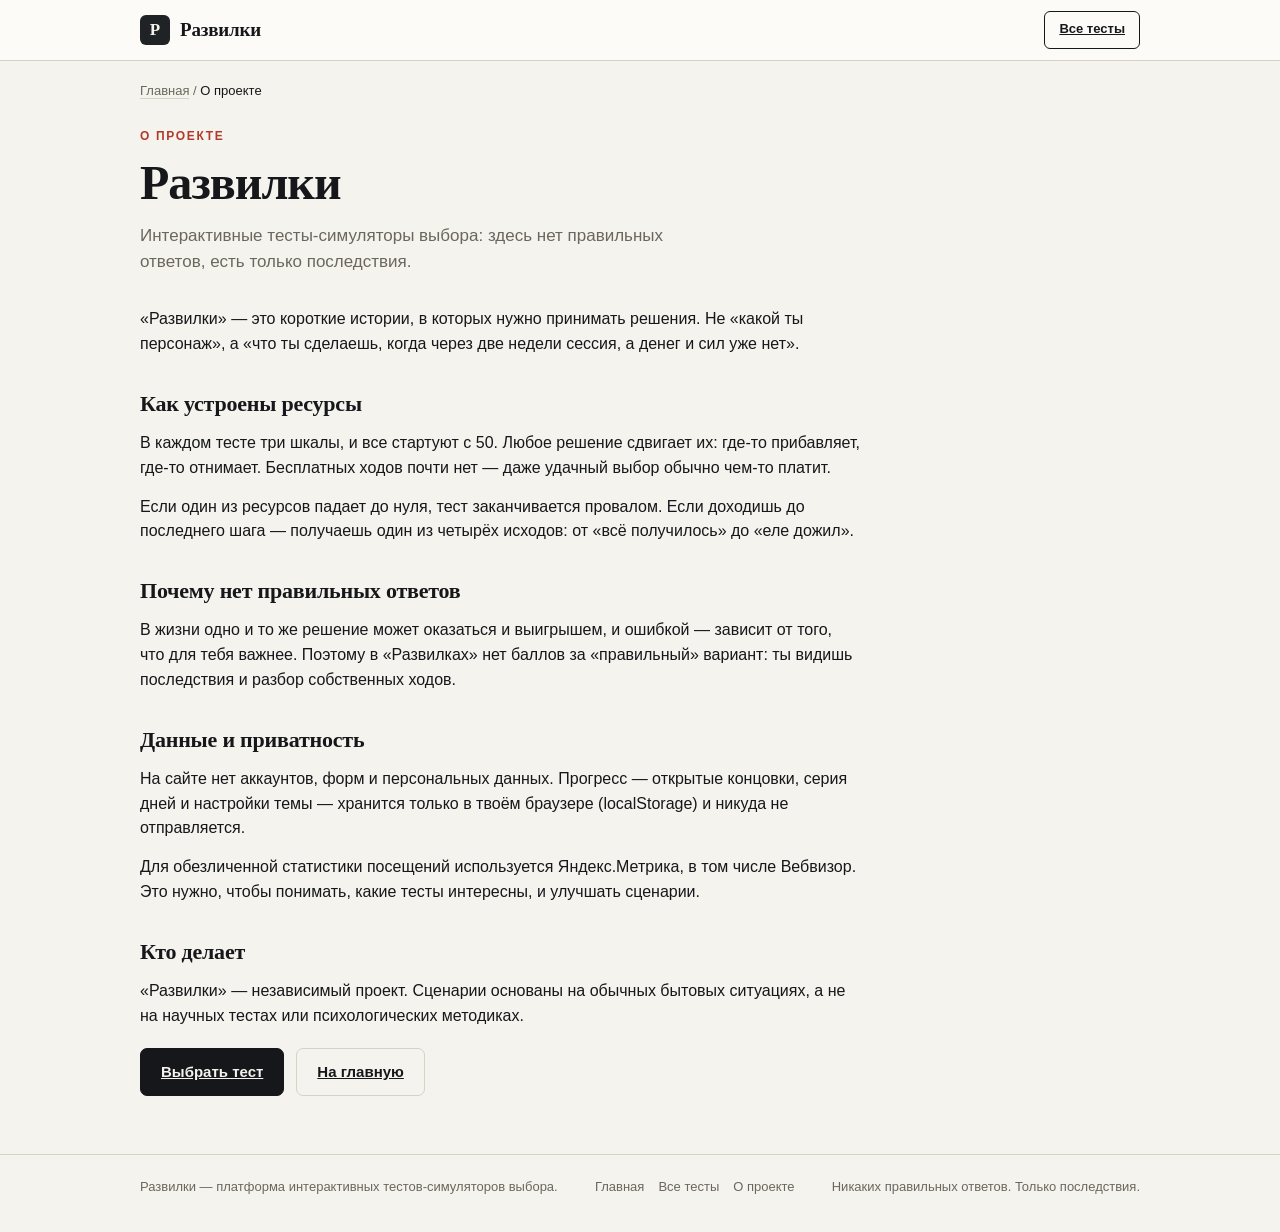
==== about/index.html @ 4858b186 "Add files via upload" ====
<!DOCTYPE html>
<html lang="ru">
<head>
  <meta charset="UTF-8">
  <meta name="viewport" content="width=device-width, initial-scale=1.0">
  <title>О проекте — Развилки</title>
  <meta name="description" content="Как устроены «Развилки»: три ресурса, решения с ценой, четыре исхода и никаких правильных ответов.">
  <meta name="theme-color" content="#F5F3EE">

  <meta property="og:type" content="website">
  <meta property="og:site_name" content="Развилки">
  <meta property="og:locale" content="ru_RU">
  <meta property="og:title" content="О проекте — Развилки">
  <meta property="og:description" content="Как устроены «Развилки»: три ресурса, решения с ценой, четыре исхода и никаких правильных ответов.">
  <meta property="og:url" content="https://razvilki.vercel.app/about/">
  <meta property="og:image" content="https://razvilki.vercel.app/og-image.png">
  <meta property="og:image:type" content="image/png">
  <meta property="og:image:width" content="1200">
  <meta property="og:image:height" content="630">

  <meta name="twitter:card" content="summary_large_image">
  <meta name="twitter:title" content="О проекте — Развилки">
  <meta name="twitter:description" content="Как устроены «Развилки»: три ресурса, решения с ценой, четыре исхода и никаких правильных ответов.">
  <meta name="twitter:image" content="https://razvilki.vercel.app/og-image.png">

  <link rel="canonical" href="https://razvilki.vercel.app/about/">
  <link rel="icon" type="image/svg+xml" href="data:image/svg+xml,%3Csvg%20xmlns='http://www.w3.org/2000/svg'%20viewBox='0%200%2064%2064'%3E%3Crect%20width='64'%20height='64'%20rx='12'%20fill='%23B23A2A'/%3E%3Cpath%20d='M32%2052V32M32%2032L16%2014M32%2032L48%2014'%20stroke='%23FCFBF8'%20stroke-width='7'%20stroke-linecap='round'/%3E%3C/svg%3E">

  <script>
    (function () {
      try {
        var saved = localStorage.getItem('razvilki_theme');
        var dark = saved ? saved === 'dark'
          : (window.matchMedia && window.matchMedia('(prefers-color-scheme: dark)').matches);
        document.documentElement.setAttribute('data-theme', dark ? 'dark' : 'light');
        var meta = document.querySelector('meta[name="theme-color"]');
        if (meta) meta.setAttribute('content', dark ? '#16171A' : '#F5F3EE');
      } catch (e) {}
    })();
  </script>

  <link rel="stylesheet" href="../style.css?v=3">
  <script type="application/ld+json">
{
  "@context": "https://schema.org",
  "@type": "BreadcrumbList",
  "itemListElement": [
    {
      "@type": "ListItem",
      "position": 1,
      "name": "Главная",
      "item": "https://razvilki.vercel.app/"
    },
    {
      "@type": "ListItem",
      "position": 2,
      "name": "О проекте",
      "item": "https://razvilki.vercel.app/about/"
    }
  ]
}
  </script>
</head>
<body>
  <a class="skip-link" href="#main">Перейти к содержимому</a>

  <header class="site-header">
    <div class="shell header-inner">
      <a class="brand" href="../" aria-label="На главную">
        <span class="brand-mark" aria-hidden="true">Р</span>
        <span class="brand-name">Развилки</span>
      </a>
      <div class="header-actions">
        <a class="theme-toggle" href="../tests/">Все тесты</a>
      </div>
    </div>
  </header>

  <main class="shell landing" id="main">
    <nav class="breadcrumbs" aria-label="Хлебные крошки">
      <a href="../">Главная</a> / <span class="current">О проекте</span>
    </nav>
    <section class="landing-hero">
      <p class="hero-kicker">О проекте</p>
      <h1 class="hero-title">Развилки</h1>
      <p class="hero-sub">Интерактивные тесты-симуляторы выбора: здесь нет правильных ответов, есть только последствия.</p>
    </section>
    <div class="landing-text">
      <p>«Развилки» — это короткие истории, в которых нужно принимать решения. Не «какой ты персонаж», а «что ты сделаешь, когда через две недели сессия, а денег и сил уже нет».</p>
      <h2>Как устроены ресурсы</h2>
      <p>В каждом тесте три шкалы, и все стартуют с 50. Любое решение сдвигает их: где-то прибавляет, где-то отнимает. Бесплатных ходов почти нет — даже удачный выбор обычно чем-то платит.</p>
      <p>Если один из ресурсов падает до нуля, тест заканчивается провалом. Если доходишь до последнего шага — получаешь один из четырёх исходов: от «всё получилось» до «еле дожил».</p>
      <h2>Почему нет правильных ответов</h2>
      <p>В жизни одно и то же решение может оказаться и выигрышем, и ошибкой — зависит от того, что для тебя важнее. Поэтому в «Развилках» нет баллов за «правильный» вариант: ты видишь последствия и разбор собственных ходов.</p>
      <h2>Данные и приватность</h2>
      <p>На сайте нет аккаунтов, форм и персональных данных. Прогресс — открытые концовки, серия дней и настройки темы — хранится только в твоём браузере (localStorage) и никуда не отправляется.</p>
      <p>Для обезличенной статистики посещений используется Яндекс.Метрика, в том числе Вебвизор. Это нужно, чтобы понимать, какие тесты интересны, и улучшать сценарии.</p>
      <h2>Кто делает</h2>
      <p>«Развилки» — независимый проект. Сценарии основаны на обычных бытовых ситуациях, а не на научных тестах или психологических методиках.</p>
      <div class="cta-row">
        <a class="btn" href="../tests/">Выбрать тест</a>
        <a class="btn btn-ghost" href="../">На главную</a>
      </div>
    </div>

  </main>

  <footer class="site-footer">
    <div class="shell footer-inner">
      <span>Развилки — платформа интерактивных тестов-симуляторов выбора.</span>
      <nav class="footer-nav" aria-label="Разделы сайта">
        <a href="../">Главная</a>
        <a href="../tests/">Все тесты</a>
        <a href="../about/">О проекте</a>
      </nav>
      <span class="footer-note">Никаких правильных ответов. Только последствия.</span>
    </div>
  </footer>
</body>
</html>
---- style.css ----
:root {
  color-scheme: light;
  --bg: #F5F3EE;
  --surface: #FCFBF8;
  --surface-2: #EDE9DF;
  --text: #16171A;
  --muted: #6C675D;
  --border: #D8D2C5;
  --border-strong: #16171A;
  --accent: #B23A2A;
  --accent-ink: #1F2326;
  --ok: #2F6B4F;
  --warn: #C48A1B;
  --warn-ink: #8A5C00;
  --danger: #B23A2A;
  --shadow: 0 1px 0 rgba(22, 23, 26, 0.04), 0 4px 14px rgba(22, 23, 26, 0.06);
  --radius: 10px;
  --font-display: Georgia, 'Times New Roman', 'PT Serif', serif;
  --font-body: -apple-system, BlinkMacSystemFont, 'Segoe UI', Roboto, Helvetica, Arial, sans-serif;
}

[data-theme="dark"] {
  color-scheme: dark;
  --bg: #16171A;
  --surface: #1D1F22;
  --surface-2: #24262A;
  --text: #F2F0EA;
  --muted: #9B968C;
  --border: #34363B;
  --border-strong: #F2F0EA;
  --accent: #D85A43;
  --accent-ink: #F2F0EA;
  --ok: #4E9C77;
  --warn: #D9A13B;
  --warn-ink: #E0AD4A;
  --danger: #E05A44;
  --shadow: 0 1px 0 rgba(0, 0, 0, 0.25), 0 6px 18px rgba(0, 0, 0, 0.35);
}

* { box-sizing: border-box; }

html { -webkit-text-size-adjust: 100%; }

.sr-only {
  position: absolute;
  width: 1px;
  height: 1px;
  margin: -1px;
  padding: 0;
  overflow: hidden;
  clip: rect(0 0 0 0);
  white-space: nowrap;
  border: 0;
}

.skip-link {
  position: absolute;
  left: 12px;
  top: -60px;
  z-index: 100;
  padding: 10px 16px;
  border: 1px solid var(--border-strong);
  border-radius: 6px;
  background: var(--surface);
  color: var(--text);
  font-size: 14px;
  font-weight: 700;
  text-decoration: none;
  transition: top 0.15s ease;
}

.skip-link:focus { top: 12px; }

.notice {
  margin: 20px auto;
  padding: 14px 16px;
  border: 1px solid var(--border);
  border-radius: var(--radius);
  background: var(--surface);
  color: var(--text);
}

#app:focus,
.step-text:focus,
.result-title:focus { outline: none; }

.brand:focus-visible,
.theme-toggle:focus-visible,
.btn:focus-visible,
.choice:focus-visible {
  outline: 2px solid var(--accent);
  outline-offset: 2px;
}

body {
  margin: 0;
  background: var(--bg);
  color: var(--text);
  font-family: var(--font-body);
  font-size: 16px;
  line-height: 1.55;
  transition: background 0.25s ease, color 0.25s ease;
}

.shell {
  width: 100%;
  max-width: 1040px;
  margin: 0 auto;
  padding: 0 20px;
}

/* ---------- Header ---------- */
.site-header {
  border-bottom: 1px solid var(--border);
  background: var(--surface);
  position: sticky;
  top: 0;
  z-index: 20;
}

.header-inner {
  display: flex;
  align-items: center;
  justify-content: space-between;
  height: 60px;
}

.header-actions {
  display: flex;
  align-items: center;
  gap: 8px;
}

.brand {
  display: inline-flex;
  align-items: center;
  gap: 10px;
  text-decoration: none;
  color: var(--text);
}

.brand-mark {
  width: 30px;
  height: 30px;
  display: grid;
  place-items: center;
  background: var(--accent-ink);
  color: var(--bg);
  font-family: var(--font-display);
  font-weight: 700;
  font-size: 17px;
  border-radius: 6px;
}

.brand-name {
  font-family: var(--font-display);
  font-weight: 700;
  font-size: 19px;
  letter-spacing: -0.01em;
}

.theme-toggle {
  appearance: none;
  border: 1px solid var(--border-strong);
  background: transparent;
  color: var(--text);
  font-family: var(--font-body);
  font-size: 13px;
  font-weight: 600;
  min-height: 38px;
  padding: 7px 14px;
  border-radius: 6px;
  cursor: pointer;
  transition: background 0.15s ease, color 0.15s ease;
}

.theme-toggle:hover {
  background: var(--text);
  color: var(--bg);
}

/* ---------- Hero ---------- */
.hero {
  padding: 40px 0 30px;
}

.hero-kicker {
  font-size: 12px;
  font-weight: 700;
  letter-spacing: 0.14em;
  text-transform: uppercase;
  color: var(--accent);
  margin: 0 0 12px;
}

.hero-title {
  font-family: var(--font-display);
  font-size: clamp(30px, 6vw, 48px);
  line-height: 1.06;
  letter-spacing: -0.02em;
  margin: 0 0 14px;
}

.hero-sub {
  max-width: 560px;
  color: var(--muted);
  font-size: 17px;
  margin: 0;
}

.streak {
  display: inline-block;
  margin: 14px 0 0;
  padding: 5px 12px;
  border: 1px solid var(--accent);
  border-radius: 999px;
  color: var(--accent);
  font-size: 13px;
  font-weight: 700;
}

/* ---------- Daily ---------- */
.daily {
  display: flex;
  flex-direction: column;
  align-items: flex-start;
  gap: 8px;
  margin: 4px 0 26px;
  padding: 22px 24px;
  background: var(--surface);
  border: 1px solid var(--border);
  border-left: 4px solid var(--accent);
  border-radius: var(--radius);
  box-shadow: var(--shadow);
}

.daily-kicker {
  margin: 0;
  color: var(--accent);
  font-size: 12px;
  font-weight: 700;
  letter-spacing: 0.12em;
  text-transform: uppercase;
}

.daily-title {
  margin: 0;
  font-family: var(--font-display);
  font-size: 24px;
  line-height: 1.15;
  letter-spacing: -0.01em;
}

.daily-sub {
  margin: 0;
  max-width: 620px;
  color: var(--muted);
  font-size: 15px;
}

.daily .btn { margin-top: 6px; }

/* ---------- Cards grid ---------- */
.grid {
  display: grid;
  grid-template-columns: repeat(auto-fill, minmax(min(300px, 100%), 1fr));
  gap: 18px;
  padding: 8px 0 40px;
}

.card {
  background: var(--surface);
  border: 1px solid var(--border);
  border-radius: var(--radius);
  box-shadow: var(--shadow);
  padding: 22px;
  display: flex;
  flex-direction: column;
  gap: 14px;
}

.card-index {
  font-size: 12px;
  font-weight: 700;
  letter-spacing: 0.12em;
  text-transform: uppercase;
  color: var(--muted);
}

.card-title {
  font-family: var(--font-display);
  font-size: 22px;
  line-height: 1.15;
  letter-spacing: -0.01em;
  margin: 0;
}

.card-tagline {
  color: var(--muted);
  font-size: 14.5px;
  margin: 0;
  flex: 1;
}

.card-meta {
  display: flex;
  flex-wrap: wrap;
  gap: 8px;
}

.chip {
  display: inline-flex;
  align-items: center;
  gap: 6px;
  border: 1px solid var(--border);
  background: var(--surface-2);
  border-radius: 999px;
  padding: 4px 11px;
  font-size: 12.5px;
  font-weight: 600;
  color: var(--text);
}

.chip b { font-weight: 700; }

.chip-progress {
  color: var(--accent);
  border-color: var(--accent);
}

.card-actions {
  display: flex;
  gap: 10px;
  margin-top: 4px;
}

/* ---------- Buttons ---------- */
.btn {
  appearance: none;
  border: 1px solid var(--border-strong);
  background: var(--text);
  color: var(--bg);
  font-family: var(--font-body);
  font-size: 15px;
  font-weight: 700;
  padding: 11px 20px;
  border-radius: 7px;
  cursor: pointer;
  transition: transform 0.08s ease, opacity 0.15s ease, background 0.15s ease;
}

.btn:hover { opacity: 0.9; }
.btn:active { transform: translateY(1px); }

.btn:disabled {
  cursor: default;
  opacity: 0.55;
}

.btn:disabled:hover,
.btn:disabled:active {
  opacity: 0.55;
  transform: none;
}

.btn.is-error,
.btn.is-error:hover {
  border-color: var(--danger);
  color: var(--danger);
  opacity: 1;
}

.btn-ghost {
  background: transparent;
  color: var(--text);
  border: 1px solid var(--border);
}

.btn-ghost:hover {
  background: var(--surface-2);
  opacity: 1;
}

/* ---------- Test view ---------- */
.view-head {
  display: flex;
  align-items: baseline;
  justify-content: space-between;
  gap: 12px;
  padding: 26px 0 14px;
  flex-wrap: wrap;
}

.view-title {
  font-family: var(--font-display);
  font-size: clamp(22px, 4vw, 30px);
  letter-spacing: -0.01em;
  margin: 0;
}

.step-counter {
  font-size: 13px;
  font-weight: 700;
  color: var(--muted);
  letter-spacing: 0.06em;
  text-transform: uppercase;
  white-space: nowrap;
}

/* ---------- Resource bars ---------- */
.resources {
  display: grid;
  grid-template-columns: repeat(3, 1fr);
  gap: 14px;
  padding: 6px 0 20px;
}

.resource {
  background: var(--surface);
  border: 1px solid var(--border);
  border-radius: var(--radius);
  padding: 14px 16px;
}

.resource-head {
  display: flex;
  align-items: baseline;
  justify-content: space-between;
  margin-bottom: 10px;
}

.resource-name {
  font-size: 13px;
  font-weight: 700;
  letter-spacing: 0.04em;
  text-transform: uppercase;
  color: var(--muted);
}

.resource-value {
  font-family: var(--font-display);
  font-size: 20px;
  font-weight: 700;
  font-variant-numeric: tabular-nums;
}

.resource-track {
  height: 8px;
  background: var(--surface-2);
  border-radius: 999px;
  overflow: hidden;
}

.resource-fill {
  height: 100%;
  width: 0;
  background: var(--ok);
  border-radius: 999px;
  transition: width 0.4s cubic-bezier(0.22, 1, 0.36, 1), background 0.3s ease;
}

.resource.warn .resource-fill { background: var(--warn); }
.resource.warn .resource-value { color: var(--warn-ink); }

.resource.danger .resource-fill { background: var(--danger); }
.resource.danger .resource-value { color: var(--danger); }

.resource.changed {
  animation: resourcePulse 0.55s ease;
}

@keyframes resourcePulse {
  0% { border-color: var(--accent); }
  100% { border-color: var(--border); }
}

/* ---------- Step card ---------- */
.step-card {
  background: var(--surface);
  border: 1px solid var(--border-strong);
  border-radius: var(--radius);
  box-shadow: var(--shadow);
  padding: 26px;
  max-width: 720px;
}

.step-text {
  font-family: var(--font-display);
  font-size: clamp(20px, 3.4vw, 26px);
  line-height: 1.3;
  letter-spacing: -0.01em;
  margin: 0 0 22px;
}

.choices {
  display: flex;
  flex-direction: column;
  gap: 12px;
}

.choice {
  display: block;
  width: 100%;
  text-align: left;
  border: 1px solid var(--border);
  background: var(--surface);
  color: var(--text);
  border-radius: 8px;
  padding: 14px 16px;
  font-family: var(--font-body);
  font-size: 15.5px;
  line-height: 1.4;
  cursor: pointer;
  outline: 2px solid transparent;
  outline-offset: 1px;
  transition: border-color 0.15s ease, background 0.15s ease, transform 0.08s ease, outline-color 0.15s ease;
}

.choice:not(:disabled):hover {
  border-color: var(--border-strong);
  background: var(--surface-2);
}

.choice:not(:disabled):active {
  transform: translateY(1px);
  outline-color: var(--accent);
}

.choice:disabled {
  cursor: not-allowed;
  opacity: 0.55;
  border-style: dashed;
  animation: blockedFade 0.4s ease;
}

@keyframes blockedFade {
  from { opacity: 0.25; }
  to { opacity: 0.55; }
}

.choice-reason {
  display: block;
  margin-top: 8px;
  font-size: 13px;
  font-weight: 600;
  color: var(--danger);
}

/* ---------- Final / Fail ---------- */
.result-plate {
  background: var(--accent-ink);
  color: var(--bg);
  border-radius: var(--radius);
  padding: 28px;
  margin: 26px 0 20px;
  box-shadow: var(--shadow);
}

.result-plate.danger-plate { background: var(--danger); }

.result-label {
  font-size: 12px;
  font-weight: 700;
  letter-spacing: 0.14em;
  text-transform: uppercase;
  opacity: 0.75;
  margin: 0 0 10px;
}

.result-title {
  font-family: var(--font-display);
  font-size: clamp(24px, 5vw, 34px);
  line-height: 1.1;
  letter-spacing: -0.01em;
  margin: 0 0 12px;
}

.result-text {
  margin: 0;
  opacity: 0.9;
  max-width: 640px;
  font-size: 16px;
}

.section-title {
  font-family: var(--font-display);
  font-size: 20px;
  letter-spacing: -0.01em;
  margin: 26px 0 12px;
}

/* ---------- Breakdown ---------- */
.breakdown {
  display: flex;
  flex-direction: column;
  gap: 12px;
  max-width: 720px;
}

.breakdown-item {
  background: var(--surface);
  border: 1px solid var(--border);
  border-radius: var(--radius);
  padding: 16px 18px;
}

.breakdown-head {
  display: flex;
  align-items: baseline;
  gap: 10px;
  margin-bottom: 6px;
}

.breakdown-step {
  font-size: 12px;
  font-weight: 700;
  letter-spacing: 0.08em;
  color: var(--accent);
  text-transform: uppercase;
  white-space: nowrap;
}

.breakdown-choice {
  font-weight: 700;
  font-size: 15px;
}

.breakdown-note {
  color: var(--muted);
  font-size: 14px;
  margin: 6px 0 0;
}

.breakdown-delta {
  display: inline-block;
  margin-top: 10px;
  font-size: 12.5px;
  font-weight: 700;
  color: var(--muted);
}

/* ---------- Challenge & collection ---------- */
.challenge-note {
  margin: 0 0 18px;
  padding: 10px 14px;
  border: 1px solid var(--accent);
  border-radius: 8px;
  background: var(--surface-2);
  font-size: 14px;
  font-weight: 600;
}

.challenge-result {
  margin: 14px 0 0;
  font-size: 15px;
  font-weight: 700;
  opacity: 0.95;
}

.collection-note {
  margin: 14px 0 0;
  color: var(--muted);
  font-size: 14px;
}

.collection-note b { color: var(--text); }

/* ---------- Share row ---------- */
.share-row {
  display: flex;
  flex-wrap: wrap;
  gap: 10px;
  margin: 18px 0 6px;
}

.share-btn {
  display: inline-flex;
  align-items: center;
  justify-content: center;
  min-height: 40px;
  padding: 8px 16px;
  border: 1px solid var(--border);
  border-radius: 7px;
  background: var(--surface);
  color: var(--text);
  font-size: 14px;
  font-weight: 700;
  text-decoration: none;
  transition: background 0.15s ease;
}

.share-btn:hover { background: var(--surface-2); }

/* ---------- Result actions ---------- */
.result-actions {
  display: flex;
  flex-wrap: wrap;
  gap: 12px;
  margin: 26px 0 40px;
}

.btn.copied {
  background: var(--ok);
  border-color: var(--ok);
  color: #fff;
}

/* ---------- Footer ---------- */
.site-footer {
  border-top: 1px solid var(--border);
  padding: 22px 0 34px;
  margin-top: 10px;
}

.footer-inner {
  display: flex;
  flex-wrap: wrap;
  justify-content: space-between;
  gap: 8px;
  color: var(--muted);
  font-size: 13px;
}

.footer-nav {
  display: flex;
  flex-wrap: wrap;
  gap: 14px;
}

.footer-nav a {
  color: var(--muted);
  text-decoration: none;
  border-bottom: 1px solid transparent;
}

.footer-nav a:hover {
  color: var(--text);
  border-bottom-color: var(--border);
}

/* ---------- Landing pages ---------- */
.landing { padding-bottom: 40px; }

.breadcrumbs {
  padding: 20px 0 0;
  color: var(--muted);
  font-size: 13px;
}

.breadcrumbs a {
  color: var(--muted);
  text-decoration: none;
  border-bottom: 1px solid var(--border);
}

.breadcrumbs a:hover { color: var(--text); }

.breadcrumbs .current { color: var(--text); }

.landing-hero { padding: 26px 0 8px; }

.cta-row {
  display: flex;
  flex-wrap: wrap;
  align-items: center;
  gap: 12px;
  margin: 20px 0 8px;
}

.cta-note {
  color: var(--muted);
  font-size: 13px;
}

.landing-grid {
  display: grid;
  grid-template-columns: repeat(auto-fit, minmax(260px, 1fr));
  gap: 18px;
  margin: 24px 0 8px;
}

.landing-card { gap: 10px; }

.stakes {
  margin: 0;
  padding-left: 18px;
}

.stakes li { margin: 0 0 6px; }

.landing-text {
  max-width: 720px;
  margin: 24px 0 0;
}

.landing-text p { margin: 0 0 14px; }

.landing-text h2 {
  margin: 30px 0 10px;
  font-family: var(--font-display);
  font-size: 22px;
  letter-spacing: -0.01em;
}

.how-list {
  margin: 0;
  padding-left: 20px;
}

.how-list li { margin: 0 0 8px; }

.test-links {
  display: grid;
  grid-template-columns: repeat(auto-fill, minmax(260px, 1fr));
  gap: 12px;
  margin: 12px 0 0;
}

.test-link {
  display: block;
  padding: 14px 16px;
  border: 1px solid var(--border);
  border-radius: var(--radius);
  background: var(--surface);
  color: var(--text);
  text-decoration: none;
  box-shadow: var(--shadow);
}

.test-link:hover { background: var(--surface-2); }

.test-link b {
  display: block;
  margin-bottom: 4px;
  font-family: var(--font-display);
  font-size: 17px;
  line-height: 1.2;
}

.test-link span {
  color: var(--muted);
  font-size: 13px;
}

/* ---------- Responsive ---------- */
@media (max-width: 600px) {
  .resources { grid-template-columns: 1fr; gap: 10px; }
  .step-card { padding: 20px; }
  .result-plate { padding: 22px; }
  .card-actions { flex-direction: column; }
  .card-actions .btn { width: 100%; }
  .header-actions { gap: 6px; }
  .header-actions .theme-toggle { min-height: 40px; padding: 6px 9px; font-size: 12px; }
  .daily { padding: 18px; }
  .daily .btn { width: 100%; }
  .share-row .share-btn { flex: 1 1 auto; }
  .breadcrumbs { padding-top: 14px; }
}

@media (max-width: 360px) {
  .brand-name { display: none; }
}

@media (prefers-reduced-motion: reduce) {
  .resource.changed,
  .choice:disabled {
    animation: none;
  }
  .resource-fill,
  .choice {
    transition: none;
  }
}
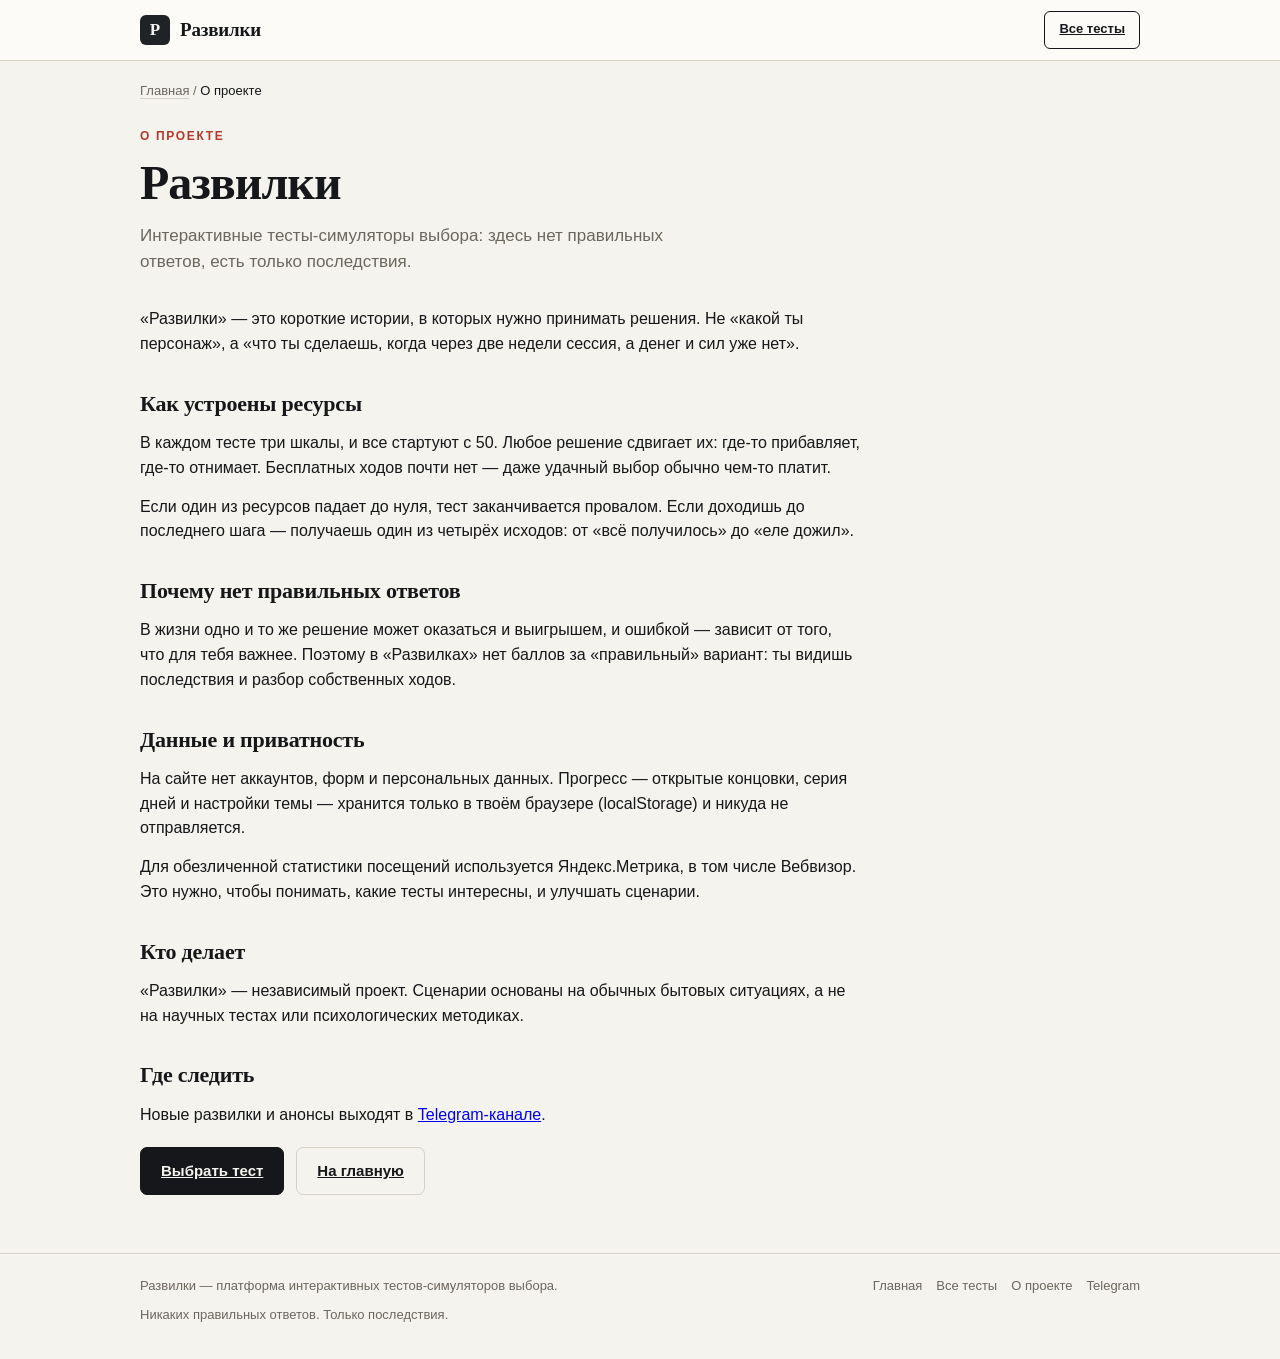
==== commit 90b96381: "Add files via upload" ====
--- a/about/index.html
+++ b/about/index.html
@@ -39,7 +39,19 @@
     })();
   </script>
 
-  <link rel="stylesheet" href="../style.css?v=3">
+  <link rel="stylesheet" href="../style.css?v=4">
+  <!-- Yandex.Metrika counter -->
+  <script type="text/javascript">
+    (function (m, e, t, r, i, k, a) {
+      m[i] = m[i] || function () { (m[i].a = m[i].a || []).push(arguments); };
+      m[i].l = 1 * new Date();
+      for (var j = 0; j < document.scripts.length; j++) { if (document.scripts[j].src === r) { return; } }
+      k = e.createElement(t), a = e.getElementsByTagName(t)[0], k.async = 1, k.src = r, a.parentNode.insertBefore(k, a);
+    })(window, document, 'script', 'https://mc.yandex.ru/metrika/tag.js?id=114490918', 'ym');
+
+    ym(114490918, 'init', { ssr: true, webvisor: true, clickmap: true, accurateTrackBounce: true, trackLinks: true });
+  </script>
+  <!-- /Yandex.Metrika counter -->
   <script type="application/ld+json">
 {
   "@context": "https://schema.org",
@@ -97,6 +109,8 @@
       <p>Для обезличенной статистики посещений используется Яндекс.Метрика, в том числе Вебвизор. Это нужно, чтобы понимать, какие тесты интересны, и улучшать сценарии.</p>
       <h2>Кто делает</h2>
       <p>«Развилки» — независимый проект. Сценарии основаны на обычных бытовых ситуациях, а не на научных тестах или психологических методиках.</p>
+      <h2>Где следить</h2>
+      <p>Новые развилки и анонсы выходят в <a href="https://t.me/anya_bsdym" target="_blank" rel="noopener">Telegram-канале</a>.</p>
       <div class="cta-row">
         <a class="btn" href="../tests/">Выбрать тест</a>
         <a class="btn btn-ghost" href="../">На главную</a>
@@ -112,9 +126,11 @@
         <a href="../">Главная</a>
         <a href="../tests/">Все тесты</a>
         <a href="../about/">О проекте</a>
+        <a href="https://t.me/anya_bsdym" target="_blank" rel="noopener">Telegram</a>
       </nav>
       <span class="footer-note">Никаких правильных ответов. Только последствия.</span>
     </div>
   </footer>
+  <noscript><div><img src="https://mc.yandex.ru/watch/114490918" style="position:absolute; left:-9999px;" alt="" /></div></noscript>
 </body>
 </html>
--- a/style.css
+++ b/style.css
@@ -691,6 +691,21 @@
 
 .share-btn:hover { background: var(--surface-2); }
 
+.subscribe {
+  margin: 6px 0 22px;
+  color: var(--muted);
+  font-size: 14px;
+}
+
+.subscribe a {
+  color: var(--text);
+  font-weight: 700;
+  text-decoration: none;
+  border-bottom: 1px solid var(--border);
+}
+
+.subscribe a:hover { border-bottom-color: var(--text); }
+
 /* ---------- Result actions ---------- */
 .result-actions {
   display: flex;
